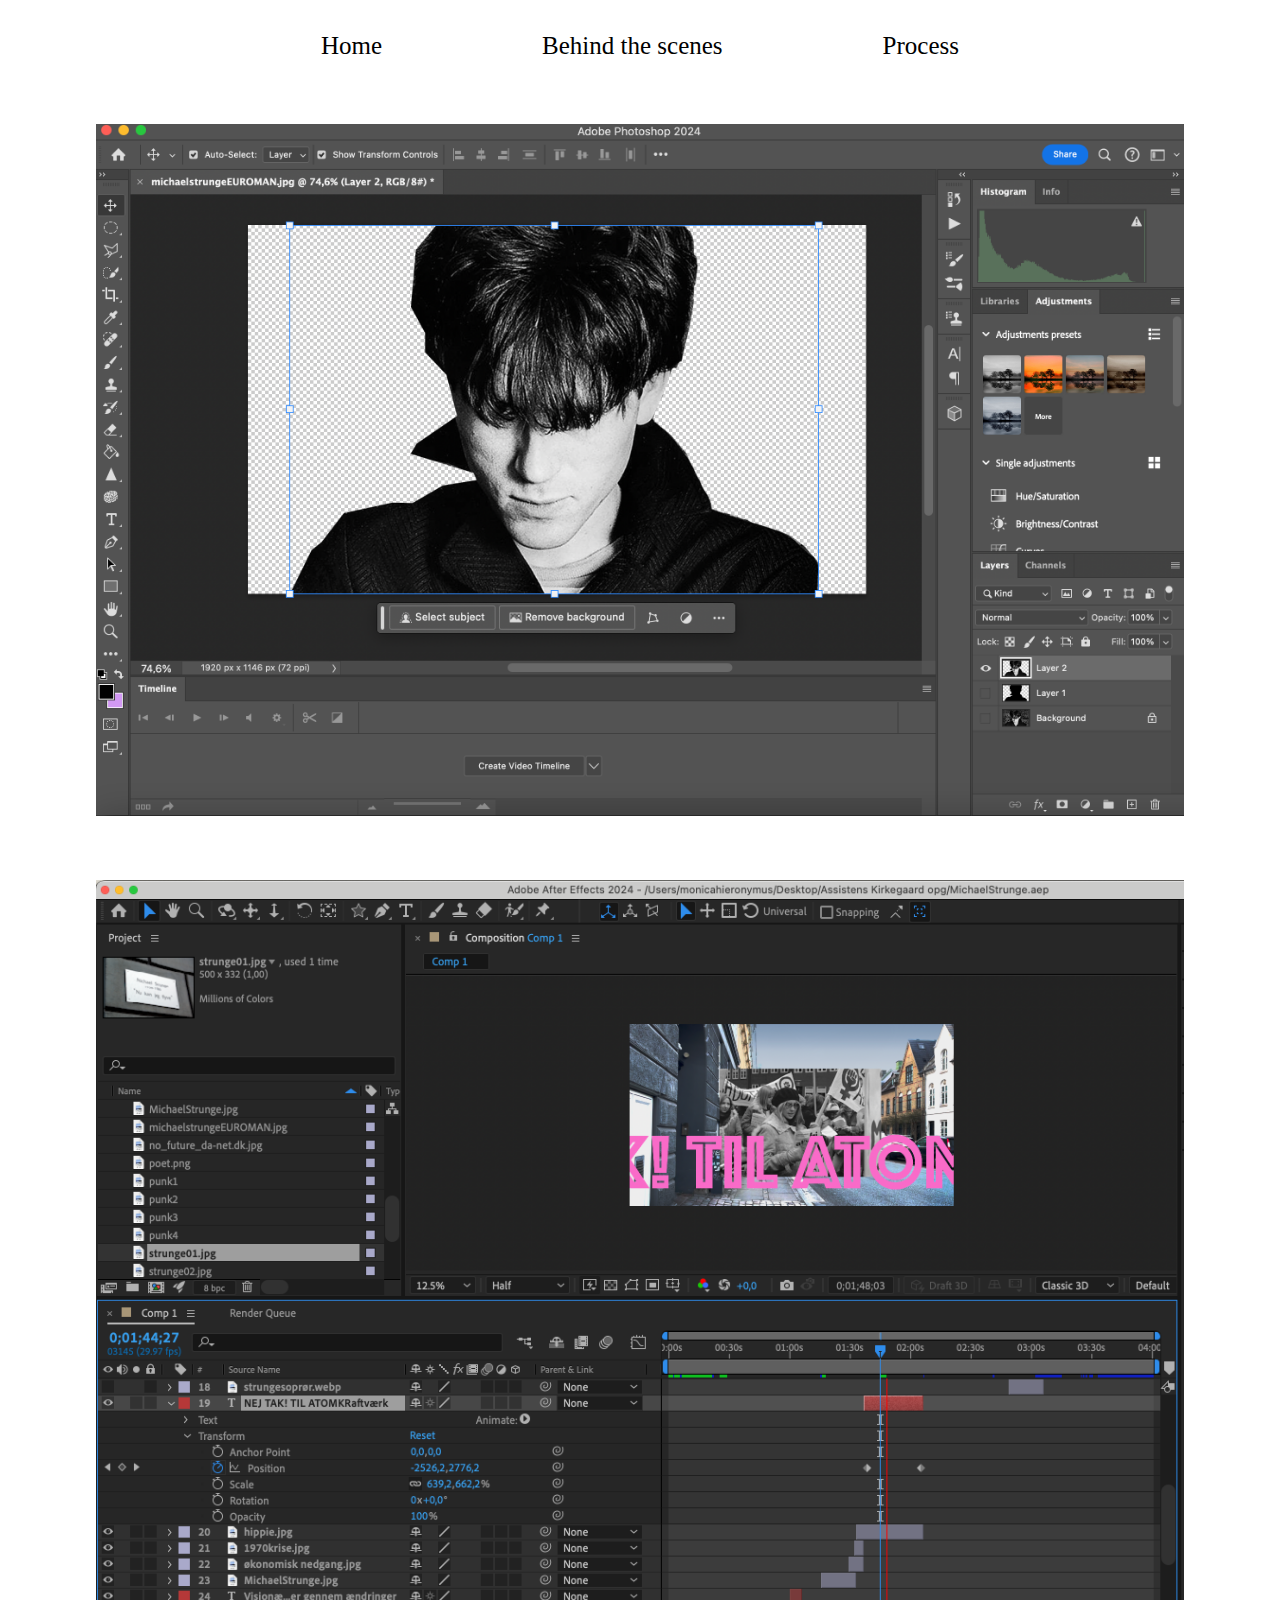
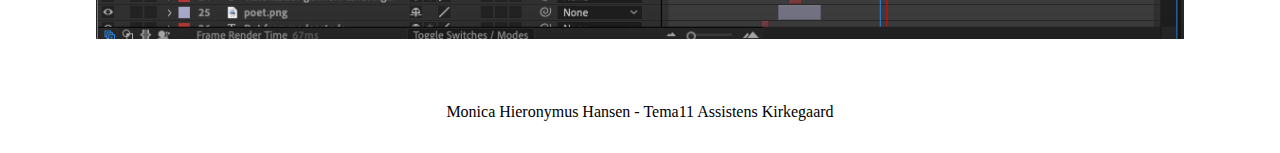
==== behind.html @ 0078c96e "struktur" ====
<!DOCTYPE html>
<html lang="en">

<head>
    <meta charset="UTF-8">
    <meta http-equiv="X-UA-Compatible" content="IE=edge">
    <meta name="viewport" content="width=device-width, initial-scale=1.0">
    <meta name=”robots” content=”noindex, nofollow”>
    <title>Behind the scenes</title>
    <link rel="stylesheet" href="style.css">
</head>

<body>
    <header>
        <nav>
            <a href="index.html">
                <li>Home</li>
            </a>
            <a href="behind.html">
                <li>Behind the scenes</li>
            </a>
            <a href="process.html">
                <li>Process</li>
            </a>
        </nav>
    </header>
    <main>
        <section class="grid">
            <img src="imgs/previz1.png" alt="">
            <img src="imgs/previz2.png" alt="">
        </section>
    </main>
    <footer>Monica Hieronymus Hansen - Tema11 Assistens Kirkegaard</footer>
</body>

</html>

<style>
    img {
        width: 100%;
    }

    .grid {
        display: flex;
        flex-direction: column;
        margin: 4rem;
        gap: 4rem;
    }
</style>
---- style.css ----
body {
  margin: 2rem;
}

nav {
  display: flex;
  flex-direction: row;
  gap: 10rem;
  list-style: none;
  text-decoration: none;
  justify-content: center;
  font-size: 25px;
}

nav li:hover {
  color: green;
}

a {
  text-decoration: none;
  color: black;
}

a:visited {
  color: green;
}

h1 {
  display: flex;
  justify-content: center;
  margin: 15rem;
}

footer {
  display: flex;
  justify-content: center;
}
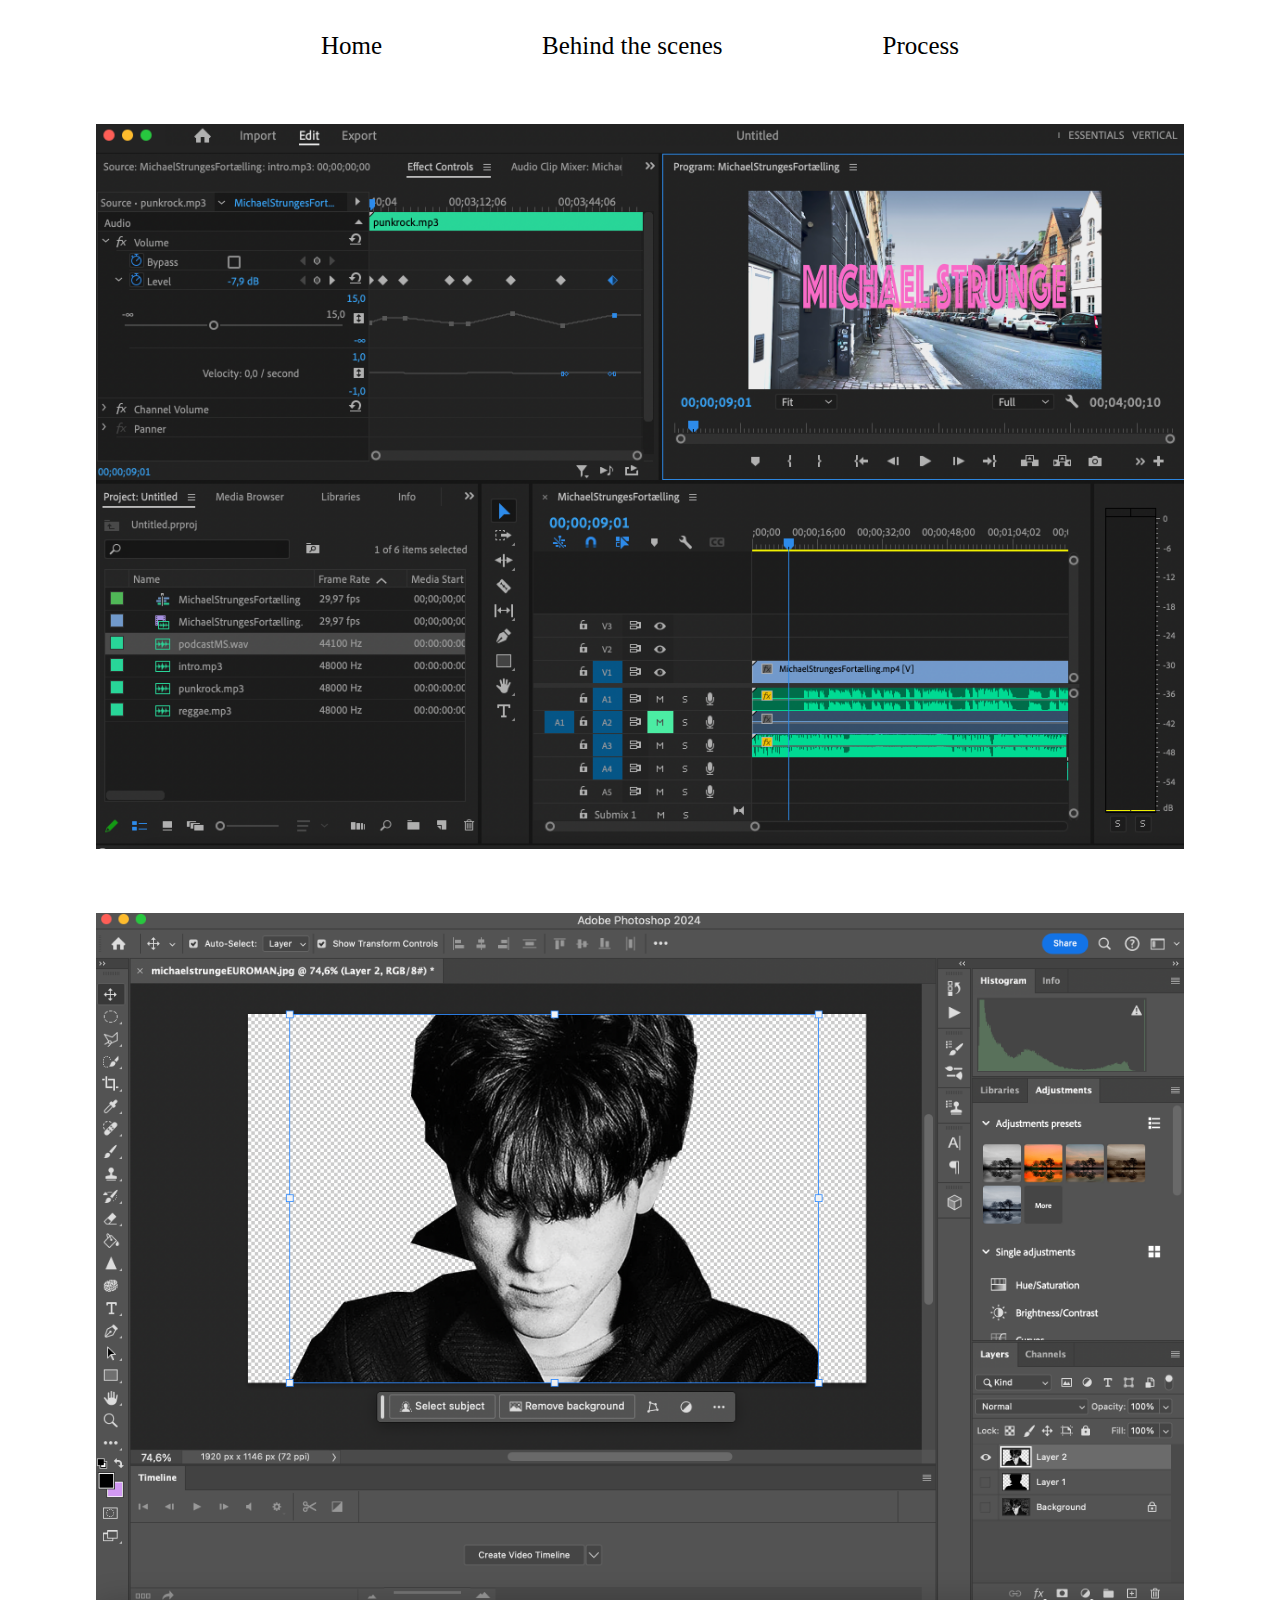
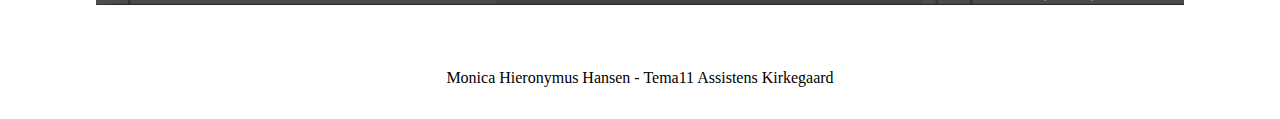
==== commit dfa05f88: "opdatering af billede" ====
--- a/behind.html
+++ b/behind.html
@@ -26,8 +26,8 @@
     </header>
     <main>
         <section class="grid">
+            <img src="imgs/previz2.png" alt="">
             <img src="imgs/previz1.png" alt="">
-            <img src="imgs/previz2.png" alt="">
         </section>
     </main>
     <footer>Monica Hieronymus Hansen - Tema11 Assistens Kirkegaard</footer>
--- a/style.css
+++ b/style.css
@@ -13,7 +13,7 @@
 }
 
 nav li:hover {
-  color: green;
+  color: rgb(231, 20, 196);
 }
 
 a {
